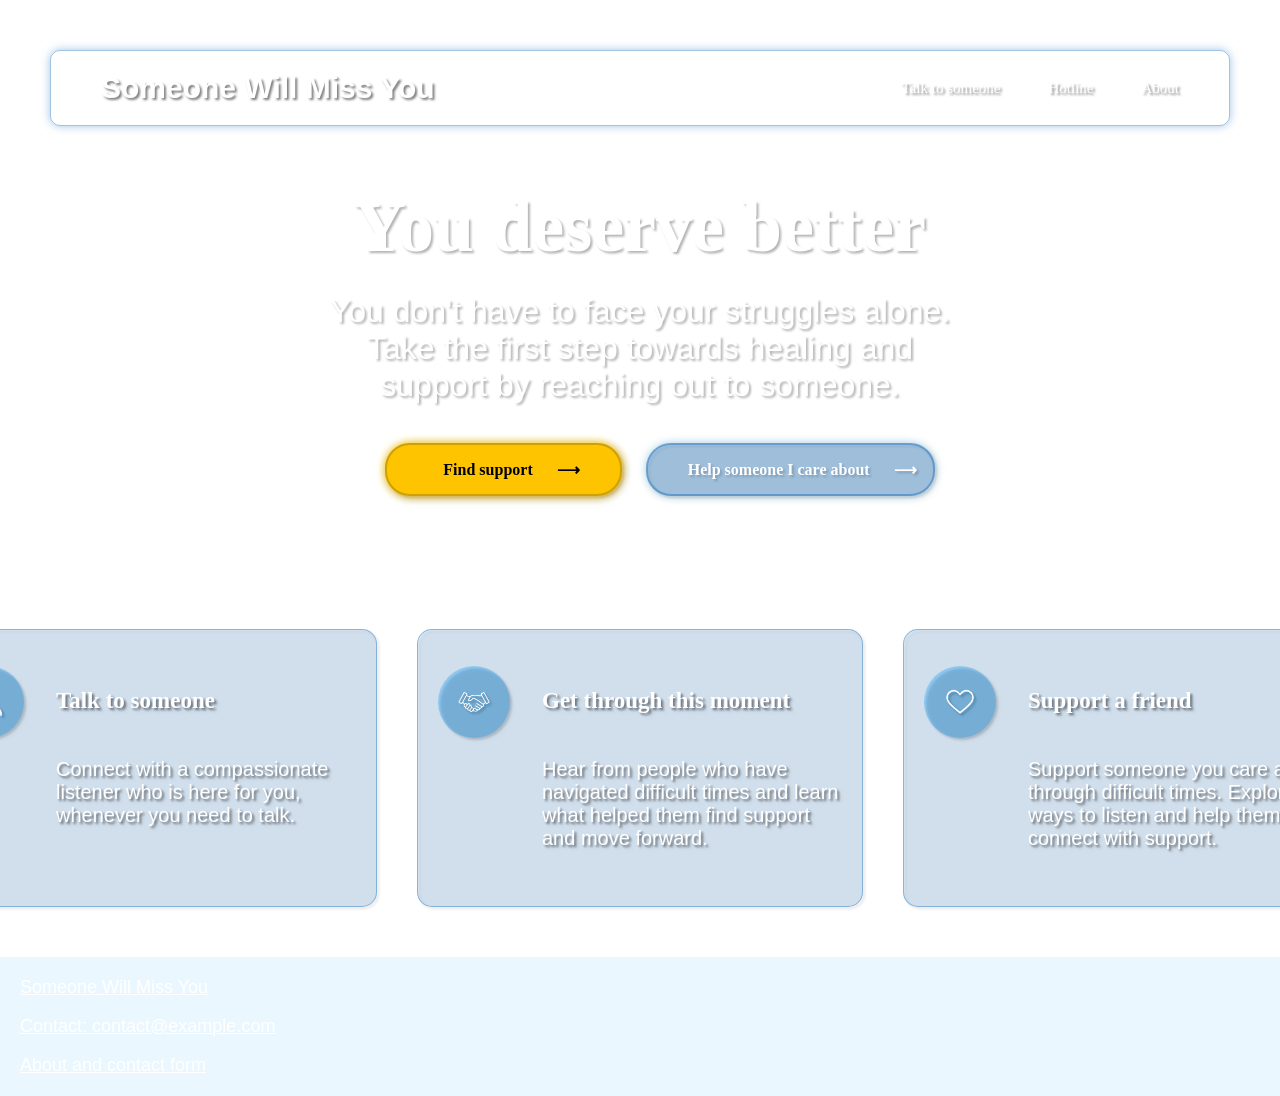
==== index.html @ b7c9e81f "Flyttade ut index för tydligen får den inte ligga i en mapp." ====
<!DOCTYPE html>
<html lang="en">
<head>
    <meta charset="UTF-8">
    <title>Someone Will Miss You</title>
    <meta name="viewport" content="width=device-width, initial-scale=1.0">
    <link rel="stylesheet" href="../css/styles.css">
    <script src="../js/main.js" defer></script>

</head>

<!-- Body section -->
<body>

    <!-- Header section -->
    <header>

        <!-- Header navigation -->
        <a href="index.html"><h1>Someone Will Miss You</h1></a>

        <button type="button" class="menu-toggle"
            aria-expanded="false" aria-controls="header-menu">
            ☰
        </button>

        <nav>
            <ul class="header-navigation">
                <!--<li><a href="support.html">Find support</a></li>--> <!-- Detta är något jag vill lägga till när jag jobbar på den efter avslutad kurs. -->
                <li><a href="talk.html">Talk to someone</a></li>
                <li><a href="hotline.html">Hotline</a></li>
                <li><a href="about.html">About</a></li>
            </ul>
        </nav>
    </header>

    <!-- Main section -->
    <main>

        <!-- Headline & paragraf -->
        <h2>You deserve better</h2>
        <p class="support-text">
            You don't have to face your struggles alone.
            Take the first step towards healing and 
            support by reaching out to someone. 
        </p>

        <!-- navigationsmeny -->
        <nav>
            <ul class = "main-navigation">
                <li><a href="talk.html" id="find">Find support<span aria-hidden="true">⟶</span></a></li>
                <li><a href="hotline.html" id="help">Help someone I care about<span aria-hidden="true">⟶</span></a></li>
            </ul>
        </nav>

        <!-- Support card navigation meny -->
        <section class="support-cards">
            <div class="support-card1">
                <div class="support-heading">
                    <img src="../images/person.png" alt="a person">
                    <h2>Talk to someone</h2>
                </div>
                <p>Connect with a compassionate listener who is here for you,
                    whenever you need to talk.
            </div>

            <div class="support-card2">
                <div class="support-heading">
                    <img src="../images/hands.png" alt="shaking hands">
                    <h2>Get through this moment</h2>
                </div>
                <p>Hear from people who have navigated difficult times and learn what helped them find support and move forward.
            </div>

            <div class="support-card3">
                <div class="support-heading">
                    <img src="../images/heart.png" alt="a heart">
                    <h2>Support a friend</h2>
                </div>
                <p>Support someone you care about through difficult times. 
                    Explore ways to listen and help them connect with support.
            </div>
        </section>
        
    </main>

    <footer class="site-footer">
        <a href="index.html">Someone Will Miss You</a>
        <p>Contact: contact@example.com</p>
        <a href="about.html">About and contact form</a>
    </footer>
    
</body>

</html>
---- css/styles.css ----
body {
    font-family: Arial, sans-serif;
    font-size: 15px;
    background-image: url("../Images/background.png");
    background-size: cover;
    background-position: center;
    background-repeat: no-repeat;
    min-height: 100vh;
    margin: 0;
    background-attachment: fixed;
}

li {
    list-style: none;
}

a {
    text-decoration: none;
    color: inherit
}

/* Början av Header styling */

.header-navigation a {
    color: white;
    font-family: poppins;
}

h1 {
    color: white;
    text-align: left;
    padding-left: 50px;
    filter: drop-shadow(2px 2px 1px rgba(0, 0, 0, 0.5));
}

header {
    display: flex;
    align-items: center;
    justify-content: space-between;
    border: 1px solid #0362bb60;
    border-radius: 10px;
    margin-top: 1rem;
    margin: 50px 50px;
    box-shadow: 0 0 10px #0362bb60;
}

.header-navigation {
    display: flex;
    gap: 3rem;
    padding-right: 50px;
    filter: drop-shadow(2px 2px 1px rgba(0, 0, 0, 0.5));
}

.header-navigation :hover {
    color: rgb(253, 252, 252);
    text-shadow: 0 0 8px rgb(252, 252, 252);
}

a h1:hover {
    color: rgb(253, 252, 252);
    text-shadow: 0 0 8px rgb(252, 252, 252);
}

/* Början av main Styling */
.main-navigation a {
    color: white;
}

.main-navigation {
    display: flex;
    flex-direction: row;
    justify-content: center;
    gap: 1.5rem;
}

#find {
    background-color: rgb(255, 196, 0);
    border-radius: 25px;
    border-style: solid;
    border-color: rgb(207, 160, 4);
    border-width: 2px;
    padding: 1rem;
    padding-left: 3.5rem;
    padding-right: 2.5rem;
    color: black;
    font-family: poppins;
    font-size: 1rem;
    font-weight: bold;
    filter: drop-shadow(2px 2px 1px rgba(0, 0, 0, 0.3));
    box-shadow: 0 0 10px rgb(255, 196, 0);
    transition: background-color 0.5s ease, color 0.5s ease;
}

.main-navigation #find:hover {
    background-color: rgb(200, 214, 6);
    color: rgb(0, 0, 0);
    transform: translateY(-2px);
}

#help {
    background-color: #0362bb50;
    border-radius: 25px;
    border-style: solid;
    border-width: 2px;
    border-color: #0362bb60;
    padding: 1rem;
    padding-left: 2.5rem;
    color: white;
    font-family: poppins;
    font-size: 1rem;
    font-weight: bold;
    filter: drop-shadow(2px 2px 1px rgba(0, 0, 0, 0.3));
    box-shadow: 0 0 10px #0387bb50;
    transition: background-color 0.5s ease, color 0.5s ease;
}

.main-navigation #help:hover {
    background-color: #02b7ff50;
    color: rgb(247, 247, 247);
    transform: translateY(-2px);
}

span {
    margin-left: 1.5rem;
}

h2 {
    color: white;
    text-align: center;
    font-size: 4.5rem;
    font-family: poppins;
    margin-bottom: 1.5rem;
    filter: drop-shadow(2px 2px 1px rgba(0, 0, 0, 0.3));
}

.support-text {
    color: white;
    text-align: center;
    font-size: 2rem;
    width: 650px;
    margin: auto;
    margin-bottom: 3.5rem;
    filter: drop-shadow(2px 2px 1px rgba(0, 0, 0, 0.3));
}

.about-header {
    margin: 0;
    filter: drop-shadow(2px 2px 1px rgba(0, 0, 0, 0.3));
    text-align: center;
}

.about-brand {
    color: white;
    font-size: 30px;
    text-align: center;
    margin-top: 0;
    filter: drop-shadow(2px 2px 1px rgba(0, 0, 0, 0.3));
    text-decoration: underline;
}

.about-paragraph {
    border-width: 2rem;
    color: white;
    background-color: rgba(87, 88, 88, 0.3);
    outline: solid 1px;
    border-radius: 10px;
    font-size: 20px;
    max-width: 900px;
    margin-left: 510px;
    margin-inline: auto;
    text-align: center;
    padding: 15px;
    margin-bottom: 2rem;
    filter: drop-shadow(2px 2px 1px rgba(0, 0, 0, 0.8));
}

/* Support cards sektionen */
.support-cards {
    display: flex;
    align-items: stretch;
    justify-content: center;
    margin-top: 150px;
    gap: 40px;
}

.support-card1,
.support-card2,
.support-card3 {
    display: flex;
    flex-direction: column;
    background-color: #0362bb25;
    border-radius: 15px;
    border-style: solid;
    border-width: 1px;
    border-color: #0362bb60;
    padding: 20px;
    width: 500px;
    box-sizing: border-box;
    filter: drop-shadow(2px 2px 1px rgba(0, 0, 0, 0.3));
    transition: background-color 0.5s ease, color 0.5s ease;
}

.support-cards h2{
    color: white;
    font-size: 23px;
    margin-top: auto;
    filter: drop-shadow(2px 2px 1px rgba(0, 0, 0, 0.3));
}

.support-cards p {
    color: white;
    padding-left: 6.5rem;
    padding-bottom: 1rem;
    font-size: 20px;
    width: 300px;
    filter: drop-shadow(2px 2px 1px rgba(0, 0, 0, 0.3));
}

.support-card1:hover,
.support-card2:hover,
.support-card3:hover {
    background-color: #02b7ff50;
    color: rgb(0, 0, 0);
    transform: translateY(-2px);
}

.support-card1 .support-button:hover,
.support-card2 .support-button:hover,
.support-card3 .support-button:hover {
    background-color: rgb(199, 154, 5);
    color: rgb(0, 0, 0);
    transform: translateY(-2px);
    box-shadow: 0 0 10px rgb(255, 251, 0);
}

.support-cards img {
    background-color: #029aff50;
    padding: 1rem;
    border-radius: 100px;
    width: 40px;
    filter: drop-shadow(2px 2px 1px rgba(0, 0, 0, 0.3));
}

.support-heading {
    display: flex;
    align-items: center;
    padding-top: 1rem;
    gap: 2rem;
}

.support-button {
    background-color: rgb(255, 196, 0);
    font-size: 15px;
    text-align: center;
    font-weight: bold;
    border-radius: 10px;
    display: block;
    width: 100%;
    box-sizing: border-box;
    padding: 0.75rem 1rem;
    margin-top: auto;
    filter: drop-shadow(2px 2px 1px rgba(0, 0, 0, 0.3));
    transition: background-color 0.5s ease, color 0.5s ease;
}

#errorlist {
    color: red;
    font-size: 18px;
    font-weight: bold;
    padding-left: 0;
    filter: drop-shadow(2px 2px 1px rgba(0, 0, 0, 0.3));

}

#validatemessage {
    color: white;
    font-size: 18px;
    font-weight: bold;
    padding-left: 0;
    filter: drop-shadow(2px 2px 1px rgba(0, 0, 0, 0.3));
}

input[type=text], select, textarea, #email {
    width: 100%;
    border: 1px solid black;
    border-radius: 5px;
    padding: 10px;
    box-sizing: border-box;
    margin-top: 5px;
    margin-bottom: 10px;
}

label {
    color: white;
}

input[type=submit] {
    padding: 10px 20px;
    border: none;
    border-radius: 5px;
    transition: background-color 0.5s ease, color 0.5s ease;
}

input[type=submit]:hover {
    background-color: rgb(172, 171, 171);
}

#subject {
    resize: vertical;
}

.contact-container {
    margin-inline: auto;
    margin-top: 100px;
    width: 40%;
    background-color: #029aff50;
    border-radius: 5px 5px 0px 0px;
    padding: 15px;

}

/* Hotline sida */
.hotline-text {
    color: white;
    text-align: center;
    font-size: 2rem;
    width: 700px;
    margin: auto;
    margin-bottom: 2.5rem;
}

.country-option {
    display: flex;
    flex-direction: column;
    margin-left: 60px;
}

#country {
    width: 240px;
    padding: 0.8rem;
    padding-left: 1.5rem;
    padding-right: 1.5rem;
    font-size: 1.2rem;
    font-weight: bold;
    border-radius: 25px;
    border: 2px solid rgb(0, 0, 0);
    background-color: rgb(255, 255, 255);
    color: black;
    filter: drop-shadow(2px 2px 1px rgba(0, 0, 0, 0.3));
}

.country-label {
    font-size: 20px;
    font-weight: bold;
    color: white;
    filter: drop-shadow(2px 2px 1px rgba(0, 0, 0, 0.8));
}

.menu-toggle {
    display: none;
}

.site-footer {
    color: white;
    text-decoration: underline;
    font-size: 18px;
    background-color: #029aff15;
    padding: 20px;
    margin-top: 50px;
}

#countries {
    font-size: 30px;
    font-weight: bold;
    text-decoration: underline;
    filter: drop-shadow(2px 2px 1px rgba(0, 0, 0, 0.8));
    margin-bottom: 5px;
}

#hotlinetitle {
    color: white;
    font-size: 30px;
    font-weight: bold;
    margin-top: 10px;
    margin-bottom: 5px;
    filter: drop-shadow(2px 2px 1px rgba(0, 0, 0, 0.8));
}

#hotline-info {
    color: white;
    font-size: 25px;
    font-weight: bold;
    padding: 20px;
    margin-top: 5px;
    margin-bottom: 70px;
    background-color: #029aff40;
    width: 25%;
    border-radius: 10px;
    filter: drop-shadow(5px 5px 1px rgba(0, 0, 0, 0.8));
}

@media (max-width: 768px) {

    /* Header för phone */
    header {
        flex-direction: column;
        margin: 15px;
        padding: 5px;

    }

    .menu-toggle {
        display: block;
        background-color: #029aff00;
        margin-right: 300px;
        color: white;
        border: none;
        padding-bottom: 5px;
        font-size: 20px;
        filter: drop-shadow(2px 2px 1px rgba(0, 0, 0, 0.8));
    }

    .header-navigation {
        display: none;
    }

    .header-navigation.isOpen {
        display: flex;
        flex-direction: column;
        width: 40%;
        margin-right: 240px;
    }

    h1 {
        align-items: center;
        font-size: 25px;
        padding: 10px;
    }

    .header-navigation {
        flex-wrap: wrap;
        justify-content: center;
        gap: 10px 20px;
    }

    /* Main */
    main {
        padding-bottom: 20px; 
    }
    h2 {
        font-size: 50px;
    }

    .hotline-header {
        font-size: 45px;
    }

    .support-text,
    .hotline-text {
        font-size: 25px;
        width: 300px;
    }

    .main-navigation {
        flex-direction: column;
        gap: 50px;
        margin: auto;
    }

    #find {
        margin: 40px;
    }

    #help {
        margin: 5px;
    }

    /* Support cards */
    .support-cards {
        flex-direction: column;
    }

    .support-card1,
    .support-card2,
    .support-card3 {
        width: 400px;
        margin: auto;
    }

    .support-heading {
        flex-direction: column;
        gap: 10px;
    }

    .support-cards p {
        text-align: center;
        padding-left: 30px;
    }

    .country-option {
        display: flex;
        flex-direction: column;
        align-items: center;
    }

    .country-label {
        margin-right: 60px;
    }

    #country {
        margin-right: 60px;
    }

    .about-header {
        font-size: 50px;
    }

    .about-brand {
    color: white;
    font-size: 30px;
    padding: 0px 40px;
    }

    .about-paragraph {
        margin: 1rem;
    }

    .contact-container {
        width: calc(100% - 30px);
    }

    #validatemessage {
    color: white;
    font-size: 15px;
    font-weight: bold;
    filter: drop-shadow(2px 2px 1px rgba(0, 0, 0, 0.3));
    }

    #countries, #hotlinetitle {
        padding-right: 45px;
    }

    #hotline-info {
        width: 90%;
        text-align: center;
        margin-right: 50px;
        filter: drop-shadow(3px 3px 1px rgba(0, 0, 0, 0.8));
    }
    
}
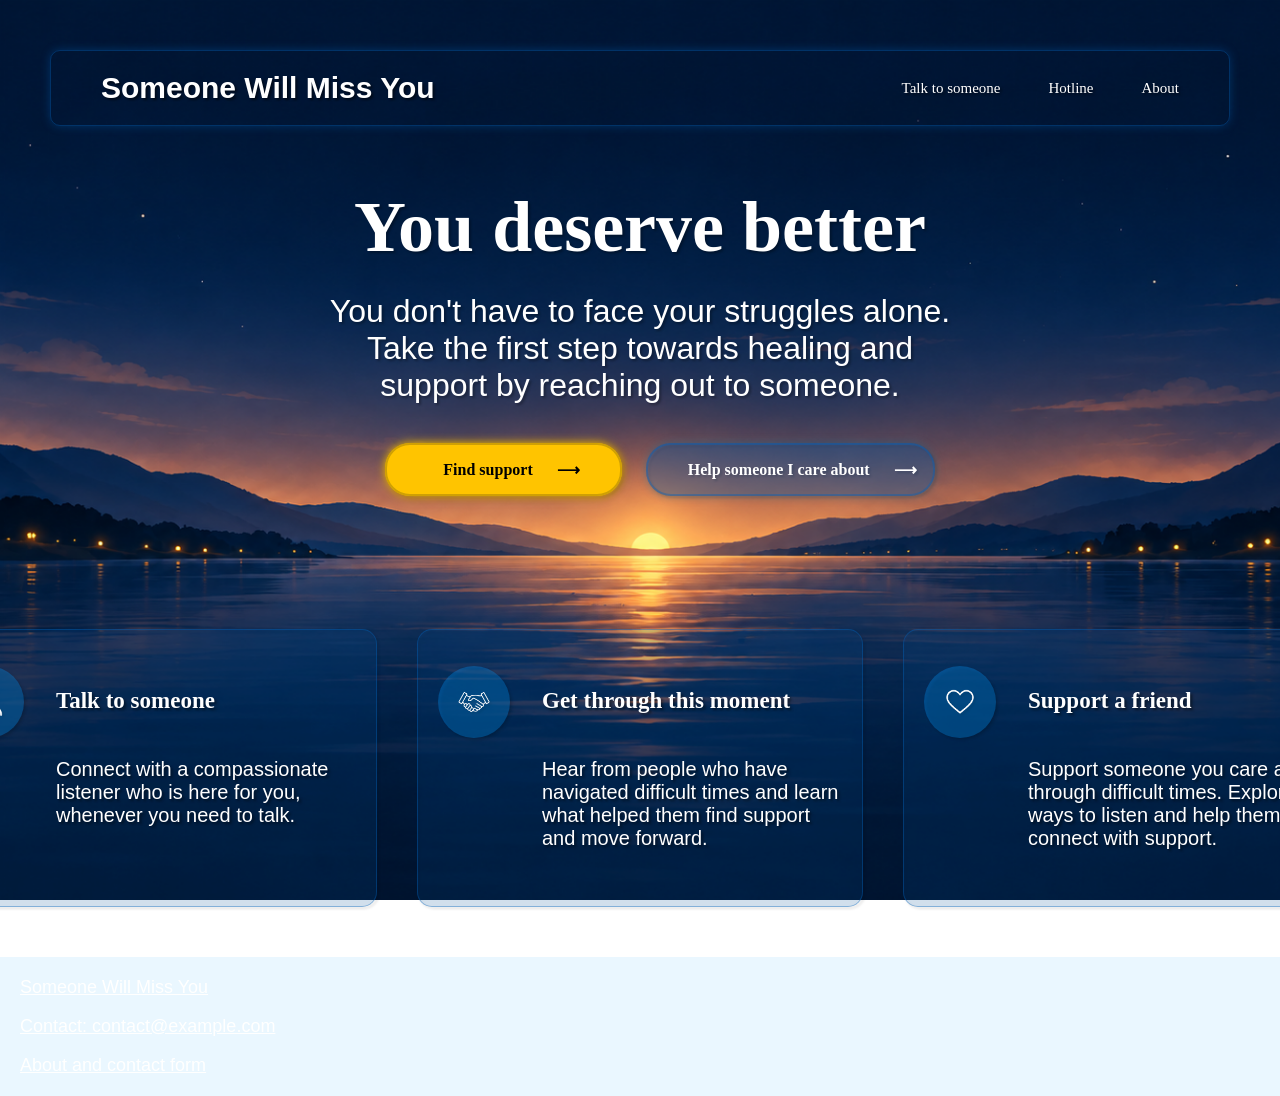
==== commit 8255527c: "försöker lösa varför sidan inte visas på github" ====
--- a/index.html
+++ b/index.html
@@ -4,8 +4,8 @@
     <meta charset="UTF-8">
     <title>Someone Will Miss You</title>
     <meta name="viewport" content="width=device-width, initial-scale=1.0">
-    <link rel="stylesheet" href="../css/styles.css">
-    <script src="../js/main.js" defer></script>
+    <link rel="stylesheet" href="css/styles.css">
+    <script src="js/main.js" defer></script>
 
 </head>
 
@@ -56,7 +56,7 @@
         <section class="support-cards">
             <div class="support-card1">
                 <div class="support-heading">
-                    <img src="../images/person.png" alt="a person">
+                    <img src="images/person.png" alt="a person">
                     <h2>Talk to someone</h2>
                 </div>
                 <p>Connect with a compassionate listener who is here for you,
@@ -65,7 +65,7 @@
 
             <div class="support-card2">
                 <div class="support-heading">
-                    <img src="../images/hands.png" alt="shaking hands">
+                    <img src="images/hands.png" alt="shaking hands">
                     <h2>Get through this moment</h2>
                 </div>
                 <p>Hear from people who have navigated difficult times and learn what helped them find support and move forward.
@@ -73,7 +73,7 @@
 
             <div class="support-card3">
                 <div class="support-heading">
-                    <img src="../images/heart.png" alt="a heart">
+                    <img src="images/heart.png" alt="a heart">
                     <h2>Support a friend</h2>
                 </div>
                 <p>Support someone you care about through difficult times. 
--- a/css/styles.css
+++ b/css/styles.css
@@ -1,7 +1,7 @@
 body {
     font-family: Arial, sans-serif;
     font-size: 15px;
-    background-image: url("../Images/background.png");
+    background-image: url("../images/background.png");
     background-size: cover;
     background-position: center;
     background-repeat: no-repeat;
